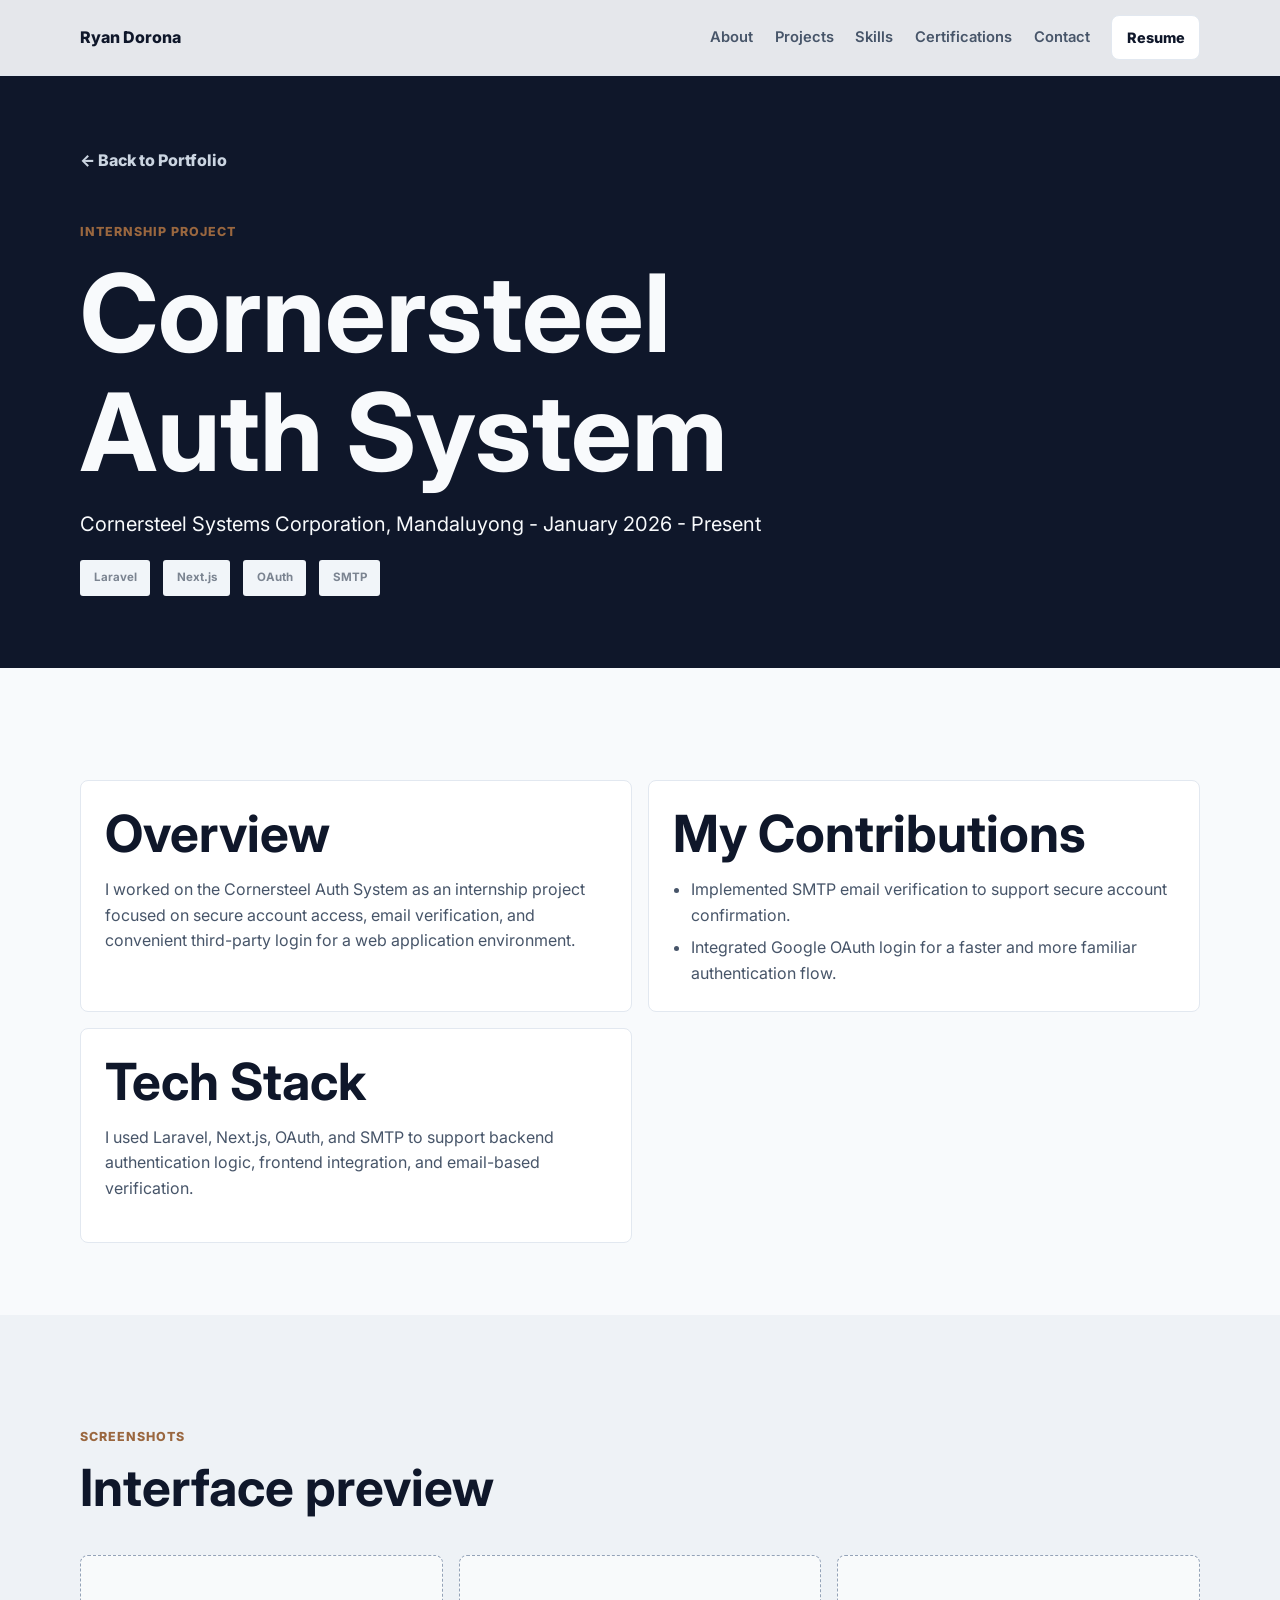
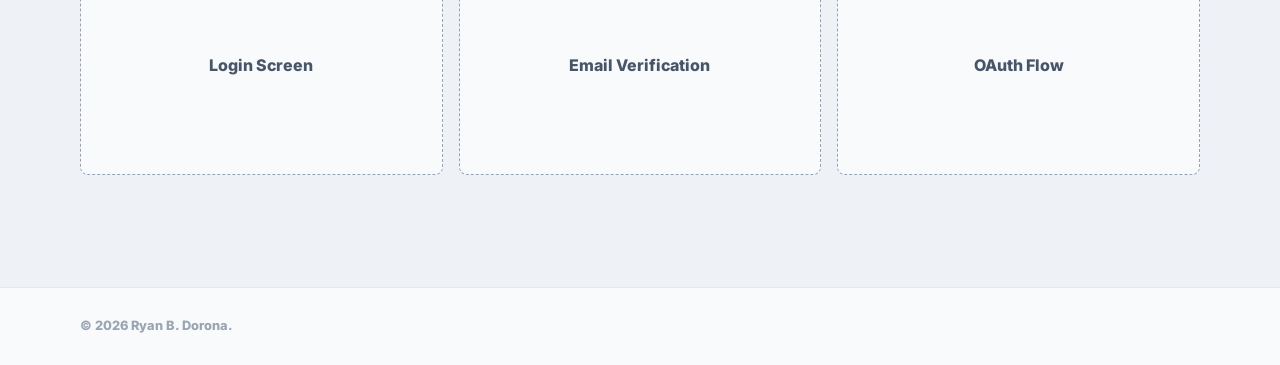
==== projects/cornersteel.html @ e6396a51 "Update portfolio" ====
<!DOCTYPE html>
<html lang="en">
<head>
  <meta charset="UTF-8">
  <meta name="viewport" content="width=device-width, initial-scale=1.0">
  <meta name="description" content="Cornersteel Auth System project details by Ryan B. Dorona.">
  <title>Cornersteel Auth System | Ryan B. Dorona</title>
  <link rel="preconnect" href="https://fonts.googleapis.com">
  <link rel="preconnect" href="https://fonts.gstatic.com" crossorigin>
  <link href="https://fonts.googleapis.com/css2?family=Inter:wght@400;500;600;700;800&display=swap" rel="stylesheet">
  <link rel="stylesheet" href="../assets/css/style.css">
</head>
<body>
  <header class="site-header">
    <nav class="navbar container" aria-label="Primary navigation">
      <a class="brand" href="../index.html">Ryan Dorona</a>
      <button class="nav-toggle" type="button" aria-label="Open navigation menu" aria-expanded="false" aria-controls="primary-menu">
        <span></span><span></span><span></span>
      </button>
      <div class="nav-menu" id="primary-menu">
        <a class="nav-link" href="../index.html#about">About</a>
        <a class="nav-link" href="../index.html#projects">Projects</a>
        <a class="nav-link" href="../index.html#skills">Skills</a>
        <a class="nav-link" href="../index.html#certifications">Certifications</a>
        <a class="nav-link" href="../index.html#contact">Contact</a>
        <a class="btn btn-small btn-outline" href="#">Resume</a>
      </div>
    </nav>
  </header>

  <main>
    <section class="project-hero section">
      <div class="container">
        <a class="back-link" href="../index.html">&larr; Back to Portfolio</a>
        <p class="eyebrow">Internship Project</p>
        <h1>Cornersteel Auth System</h1>
        <p class="project-lead">Cornersteel Systems Corporation, Mandaluyong - January 2026 - Present</p>
        <div class="tag-list tag-list-large"><span>Laravel</span><span>Next.js</span><span>OAuth</span><span>SMTP</span></div>
      </div>
    </section>

    <section class="section project-content">
      <div class="container detail-grid">
        <article class="detail-block">
          <h2>Overview</h2>
          <p>I worked on the Cornersteel Auth System as an internship project focused on secure account access, email verification, and convenient third-party login for a web application environment.</p>
        </article>
        <article class="detail-block">
          <h2>My Contributions</h2>
          <ul>
            <li>Implemented SMTP email verification to support secure account confirmation.</li>
            <li>Integrated Google OAuth login for a faster and more familiar authentication flow.</li>
          </ul>
        </article>
        <article class="detail-block">
          <h2>Tech Stack</h2>
          <p>I used Laravel, Next.js, OAuth, and SMTP to support backend authentication logic, frontend integration, and email-based verification.</p>
        </article>
      </div>
    </section>

    <section class="section section-muted">
      <div class="container">
        <div class="section-heading">
          <p class="eyebrow">Screenshots</p>
          <h2>Interface preview</h2>
        </div>
        <div class="screenshot-grid">
          <div class="screenshot-placeholder">Login Screen</div>
          <div class="screenshot-placeholder">Email Verification</div>
          <div class="screenshot-placeholder">OAuth Flow</div>
        </div>
      </div>
    </section>
  </main>

  <footer class="footer">
    <div class="container"><p>&copy; 2026 Ryan B. Dorona.</p></div>
  </footer>

  <script src="../assets/js/main.js"></script>
</body>
</html>
---- assets/css/style.css ----
:root {
  --navy: #0f172a;
  --navy-soft: #17233a;
  --off-white: #f8fafc;
  --surface: #ffffff;
  --slate: #475569;
  --slate-warm: #64748b;
  --line: #e2e8f0;
  --accent: #c08457;
  --accent-dark: #9a673f;
  --shadow: 0 24px 70px rgba(15, 23, 42, 0.12);
  --radius: 8px;
  --header-height: 76px;
}

/* Base layout and typography */
* {
  box-sizing: border-box;
}

html {
  scroll-behavior: smooth;
  scroll-padding-top: var(--header-height);
}

body {
  margin: 0;
  background: var(--off-white);
  color: var(--navy);
  font-family: "Inter", Arial, sans-serif;
  -webkit-font-smoothing: antialiased;
  line-height: 1.6;
  text-rendering: optimizeLegibility;
}

body.nav-open {
  overflow: hidden;
}

img,
svg {
  display: block;
}

a {
  color: inherit;
  text-decoration: none;
}

p,
h1,
h2,
h3 {
  margin-top: 0;
}

p {
  color: var(--slate);
  font-size: 1rem;
}

h1,
h2,
h3 {
  letter-spacing: 0;
  line-height: 1.1;
}

h1 {
  max-width: 760px;
  font-size: clamp(3rem, 9vw, 6.75rem);
  margin-bottom: 1rem;
}

h2 {
  max-width: 720px;
  font-size: clamp(2rem, 4vw, 3.5rem);
  margin-bottom: 1rem;
}

h3 {
  font-size: 1.25rem;
  margin-bottom: 0.75rem;
}

ul {
  margin: 0;
  padding-left: 1.1rem;
}

li + li {
  margin-top: 0.45rem;
}

.container {
  width: min(1120px, calc(100% - 40px));
  margin: 0 auto;
}

.section {
  padding: 112px 0;
}

.section-muted {
  background: #eef2f6;
}

/* Entrance animations */
.fade-in {
  opacity: 0;
  transform: translateY(20px);
  transition: opacity 520ms ease-out, transform 520ms ease-out;
  transition-delay: var(--animation-delay, 0ms);
}

.fade-in.is-visible {
  opacity: 1;
  transform: translateY(0);
}

@keyframes heroFocusIn {
  from {
    opacity: 0;
    transform: translateY(20px);
  }

  to {
    opacity: 1;
    transform: translateY(0);
  }
}

@media (prefers-reduced-motion: reduce) {
  html {
    scroll-behavior: auto;
  }

  *,
  *::before,
  *::after {
    transition-duration: 1ms !important;
    animation-duration: 1ms !important;
    animation-iteration-count: 1 !important;
  }

  .fade-in {
    opacity: 1;
    transform: none;
  }

  .hero .eyebrow,
  .hero h1,
  .hero .hero-tagline,
  .hero .hero-subtitle,
  .hero .cta-buttons,
  .hero .social-links {
    opacity: 1;
    transform: none;
    animation: none !important;
  }
}

/* Fixed navigation */
.site-header {
  position: fixed;
  z-index: 100;
  top: 0;
  right: 0;
  left: 0;
  height: var(--header-height);
  border-bottom: 1px solid rgba(226, 232, 240, 0.9);
  background: rgba(248, 250, 252, 0.92);
  backdrop-filter: blur(16px);
}

.navbar {
  display: flex;
  align-items: center;
  justify-content: space-between;
  height: 100%;
}

.brand {
  font-size: 1rem;
  font-weight: 800;
}

.nav-menu {
  display: flex;
  align-items: center;
  gap: 1.35rem;
}

.nav-link {
  color: var(--slate);
  font-size: 0.92rem;
  font-weight: 600;
  transition: color 180ms ease;
}

.nav-link:hover,
.nav-link.active {
  color: var(--navy);
}

.nav-toggle {
  display: none;
  width: 42px;
  height: 42px;
  place-items: center;
  border: 1px solid var(--line);
  border-radius: var(--radius);
  background: var(--surface);
  cursor: pointer;
}

.nav-toggle span {
  display: block;
  width: 18px;
  height: 2px;
  margin: 3px auto;
  border-radius: 999px;
  background: var(--navy);
  transition: transform 180ms ease, opacity 180ms ease;
}

.nav-toggle.is-active span:nth-child(1) {
  transform: translateY(5px) rotate(45deg);
}

.nav-toggle.is-active span:nth-child(2) {
  opacity: 0;
}

.nav-toggle.is-active span:nth-child(3) {
  transform: translateY(-5px) rotate(-45deg);
}

.btn {
  display: inline-flex;
  align-items: center;
  justify-content: center;
  min-height: 46px;
  padding: 0.8rem 1.25rem;
  border: 1px solid transparent;
  border-radius: var(--radius);
  font-size: 0.9rem;
  font-weight: 800;
  transition: transform 180ms ease, border-color 180ms ease, background 180ms ease, color 180ms ease;
}

.btn:hover {
  transform: translateY(-2px);
}

.btn-primary {
  background: var(--navy);
  color: var(--off-white);
}

.btn-secondary,
.btn-outline {
  border-color: var(--line);
  background: var(--surface);
  color: var(--navy);
}

.btn-secondary:hover,
.btn-outline:hover {
  border-color: var(--navy);
}

.btn-small {
  min-height: 40px;
  padding: 0.6rem 0.9rem;
  font-size: 0.9rem;
}

/* Homepage sections */
.hero {
  min-height: 100vh;
  padding-top: var(--header-height);
  display: flex;
  align-items: center;
}

.hero .container {
  width: min(1120px, calc(100% - 160px));
}

.hero-grid {
  display: block;
  width: min(760px, 100%);
}

.hero .eyebrow {
  margin-bottom: 1.1rem;
  color: #a2adbd;
}

.hero .eyebrow,
.hero h1,
.hero .hero-tagline,
.hero .hero-subtitle,
.hero .cta-buttons,
.hero .social-links {
  opacity: 0;
  transform: translateY(20px);
  animation: heroFocusIn 560ms ease-out forwards;
}

.hero .eyebrow {
  animation-delay: 90ms;
}

.hero h1 {
  animation-delay: 210ms;
}

.hero .hero-tagline {
  animation-delay: 330ms;
}

.hero .hero-subtitle {
  animation-delay: 450ms;
}

.hero .cta-buttons {
  animation-delay: 570ms;
}

.hero .social-links {
  animation-delay: 690ms;
}

.hero h1 {
  max-width: 640px;
  margin-bottom: 0.6rem;
  font-size: clamp(2.25rem, 4.5vw, 3.4rem);
  font-weight: 800;
}

.hero-tagline {
  margin-bottom: 1.35rem;
  color: #596579;
  font-size: clamp(1.3rem, 2.6vw, 2rem);
  font-weight: 700;
}

.hero-subtitle {
  margin-bottom: 2rem;
  max-width: 620px;
  color: #697586;
  font-size: 1rem;
  font-weight: 600;
}

.hero .btn {
  min-height: 44px;
  min-width: 128px;
  font-size: 0.82rem;
}

.hero-actions,
.cta-buttons,
.social-links,
.tag-list,
.card-row,
.title-row {
  display: flex;
  align-items: center;
  gap: 0.8rem;
  flex-wrap: wrap;
}

.hero-actions {
  gap: 1.45rem;
}

.cta-buttons {
  gap: 0.75rem;
}

.social-links {
  position: relative;
  gap: 0.7rem;
  margin-top: 0;
  padding-left: 1.45rem;
}

.social-links::before {
  position: absolute;
  top: 50%;
  left: 0;
  width: 1px;
  height: 22px;
  background: var(--line);
  content: "";
  transform: translateY(-50%);
}

.social-links a {
  display: inline-grid;
  width: 22px;
  height: 22px;
  place-items: center;
  border: 0;
  border-radius: 0;
  background: transparent;
  color: #758195;
  transition: color 180ms ease, transform 180ms ease;
}

.social-links a:hover {
  transform: translateY(-2px);
  color: var(--navy);
}

.social-links svg {
  width: 18px;
  height: 18px;
  fill: currentColor;
}

.hero-panel,
.project-card,
.skill-column,
.cert-card,
.detail-block {
  border: 1px solid var(--line);
  border-radius: var(--radius);
  background: var(--surface);
}

.hero-panel {
  padding: 2rem;
  box-shadow: var(--shadow);
}

.hero-panel strong {
  display: block;
  margin: 0.5rem 0 0.75rem;
  font-size: 1.55rem;
  line-height: 1.2;
}

.panel-kicker,
.eyebrow,
.card-meta {
  color: var(--accent-dark);
  font-size: 0.78rem;
  font-weight: 800;
  letter-spacing: 0.08em;
  text-transform: uppercase;
}

.eyebrow-light {
  color: #e7c6aa;
}

.two-column {
  display: grid;
  grid-template-columns: minmax(0, 1fr) minmax(280px, 420px);
  gap: 4rem;
  align-items: center;
}

.image-placeholder {
  display: block;
  min-height: 460px;
  overflow: hidden;
  border: 1px solid var(--line);
  border-radius: var(--radius);
  background:
    linear-gradient(135deg, rgba(15, 23, 42, 0.04), rgba(192, 132, 87, 0.14)),
    var(--surface);
}

.image-placeholder img {
  width: 100%;
  height: 460px;
  object-fit: cover;
  object-position: center;
}

.section-heading {
  margin-bottom: 2.5rem;
}

.compact-heading {
  margin-bottom: 1.75rem;
}

.compact-heading h2 {
  font-size: clamp(1.75rem, 3vw, 2.25rem);
}

.skills-heading {
  margin-bottom: 2rem;
  text-align: center;
}

.skills-heading h2 {
  margin-right: auto;
  margin-bottom: 0.55rem;
  margin-left: auto;
  font-size: clamp(1.85rem, 3.4vw, 2.4rem);
}

.skills-heading p {
  margin-bottom: 0;
  color: #8a94a3;
  font-weight: 700;
}

.bento-grid {
  display: grid;
  grid-template-columns: minmax(0, 2.1fr) minmax(260px, 1fr);
  gap: 2rem;
}

.project-card {
  min-height: auto;
  padding: 2rem;
  transition: transform 180ms ease, box-shadow 180ms ease;
}

.project-card:hover {
  transform: translateY(-4px);
  box-shadow: var(--shadow);
}

.projects-heading {
  margin-bottom: 2rem;
}

.projects-heading h2 {
  font-size: clamp(2rem, 4vw, 3rem);
}

.project-card-featured {
  min-height: 480px;
}

.project-card-compact {
  min-height: 480px;
}

.project-card-wide {
  grid-column: 1 / -1;
  display: grid;
  grid-template-columns: minmax(0, 1fr) minmax(320px, 0.9fr);
  gap: 2rem;
  min-height: 360px;
}

.project-card h3 {
  margin-bottom: 1rem;
  font-size: clamp(1.25rem, 2vw, 1.5rem);
}

.project-card h3 a {
  transition: color 180ms ease;
}

.project-card h3 a:hover {
  color: var(--accent-dark);
}

.project-card p {
  max-width: 620px;
  margin-bottom: 1.5rem;
  font-weight: 600;
}

.project-card-top {
  display: flex;
  align-items: flex-start;
  justify-content: space-between;
  gap: 1rem;
  margin-bottom: 1.5rem;
}

.card-footer {
  display: flex;
  align-items: end;
  justify-content: space-between;
  gap: 1rem;
  flex-wrap: wrap;
  margin-top: 2rem;
}

.tag-list span,
.badge {
  display: inline-flex;
  align-items: center;
  min-height: 26px;
  padding: 0.3rem 0.65rem;
  border-radius: 3px;
  background: #f1f5f9;
  color: #7b8491;
  font-size: 0.72rem;
  font-weight: 700;
}

.tag-list-large span {
  min-height: 36px;
  padding: 0.45rem 0.85rem;
}

.badge {
  background: #edf1f5;
  color: #7b8491;
}

.project-visual {
  position: relative;
  overflow: hidden;
  border-radius: 4px;
  background: #0f172a;
}

.project-visual-dashboard {
  height: 240px;
  margin-top: 2rem;
  background:
    linear-gradient(90deg, rgba(248, 250, 252, 0.96), rgba(248, 250, 252, 0.1) 22%, rgba(15, 23, 42, 0.25)),
    linear-gradient(135deg, #0e7490, #67e8f9);
}

.project-visual-dashboard::before {
  position: absolute;
  inset: 24px 42px 24px 145px;
  border: 1px solid rgba(248, 250, 252, 0.35);
  background:
    linear-gradient(90deg, rgba(248, 250, 252, 0.28) 0 28%, transparent 28% 35%, rgba(248, 250, 252, 0.2) 35% 100%),
    repeating-linear-gradient(0deg, rgba(248, 250, 252, 0.22) 0 2px, transparent 2px 26px);
  content: "";
  transform: skewX(-9deg);
}

.visual-screen {
  position: absolute;
  right: 52px;
  bottom: 42px;
  display: flex;
  align-items: end;
  gap: 10px;
}

.visual-screen span {
  display: block;
  width: 18px;
  border-radius: 999px 999px 0 0;
  background: rgba(248, 250, 252, 0.55);
}

.visual-screen span:nth-child(1) {
  height: 46px;
}

.visual-screen span:nth-child(2) {
  height: 76px;
}

.visual-screen span:nth-child(3) {
  height: 58px;
}

.project-visual-code {
  height: 148px;
  margin: 2.5rem 0 1rem;
  padding: 1.2rem;
  background:
    radial-gradient(circle at 82% 32%, rgba(255, 255, 255, 0.75), transparent 12%),
    linear-gradient(135deg, #111827, #334155);
}

.project-visual-code span {
  display: block;
  height: 8px;
  margin-bottom: 0.75rem;
  border-radius: 999px;
  background: rgba(125, 211, 252, 0.72);
}

.project-visual-code span:nth-child(1) {
  width: 72%;
}

.project-visual-code span:nth-child(2) {
  width: 52%;
  background: rgba(251, 191, 36, 0.72);
}

.project-visual-code span:nth-child(3) {
  width: 84%;
}

.project-visual-code span:nth-child(4) {
  width: 46%;
  background: rgba(167, 139, 250, 0.72);
}

.project-visual-network {
  min-height: 300px;
  background:
    radial-gradient(circle at 18% 55%, rgba(255, 255, 255, 0.75), transparent 1.3%),
    radial-gradient(circle at 38% 48%, rgba(255, 255, 255, 0.75), transparent 1.1%),
    radial-gradient(circle at 62% 58%, rgba(255, 255, 255, 0.75), transparent 1.3%),
    radial-gradient(circle at 79% 42%, rgba(255, 255, 255, 0.75), transparent 1.1%),
    linear-gradient(180deg, #111, #020202);
}

.project-visual-network::before,
.project-visual-network::after {
  position: absolute;
  right: -30%;
  left: -30%;
  height: 1px;
  background: rgba(248, 250, 252, 0.35);
  box-shadow:
    0 22px 0 rgba(248, 250, 252, 0.22),
    0 44px 0 rgba(248, 250, 252, 0.18),
    0 66px 0 rgba(248, 250, 252, 0.14);
  content: "";
  transform: rotate(-10deg);
}

.project-visual-network::before {
  top: 46%;
}

.project-visual-network::after {
  top: 58%;
  transform: rotate(12deg);
}

.text-link,
.back-link {
  color: var(--navy);
  font-weight: 800;
}

.text-link:hover,
.back-link:hover {
  color: var(--accent-dark);
}

/* Skills, certifications, and project detail layouts */
.skills-grid {
  display: grid;
  grid-template-columns: repeat(4, minmax(0, 1fr));
  gap: 2.5rem;
}

.skill-column,
.cert-card,
.detail-block {
  padding: 1.5rem;
}

.skill-column ul {
  color: var(--slate);
}

.skill-column {
  border: 0;
  background: transparent;
  padding: 0;
}

.skill-column h3 {
  display: flex;
  align-items: center;
  gap: 0.45rem;
  margin-bottom: 0.8rem;
  font-size: 1.05rem;
}

.skill-column h3 svg {
  width: 18px;
  height: 18px;
  flex: 0 0 auto;
  fill: currentColor;
}

.skill-column li {
  color: #64748b;
  font-size: 0.92rem;
  font-weight: 700;
}

.cert-grid,
.detail-grid,
.screenshot-grid,
.contact-grid {
  display: grid;
  grid-template-columns: repeat(2, minmax(0, 1fr));
  gap: 1rem;
}

.cert-grid {
  grid-template-columns: 1fr;
  gap: 1rem;
}

.cert-card {
  display: flex;
  align-items: center;
  gap: 1.25rem;
  min-height: 112px;
  padding: 1.65rem 1.85rem;
  box-shadow: 0 1px 2px rgba(15, 23, 42, 0.03);
}

.cert-card h3 {
  margin-bottom: 0.2rem;
  font-size: 1rem;
}

.cert-card p {
  margin-bottom: 0;
  font-size: 0.9rem;
  font-weight: 600;
}

.cert-icon {
  display: grid;
  flex: 0 0 auto;
  width: 52px;
  height: 52px;
  place-items: center;
  border-radius: 4px;
  background: #edf0f3;
  color: var(--navy);
}

.cert-icon svg {
  width: 22px;
  height: 22px;
  fill: currentColor;
}

.project-hero {
  padding-top: calc(var(--header-height) + 72px);
  padding-bottom: 72px;
  background: var(--navy);
  color: var(--off-white);
}

.project-hero h1,
.project-hero .project-lead,
.project-hero .back-link {
  color: var(--off-white);
}

.project-hero .project-lead {
  max-width: 760px;
  font-size: 1.25rem;
}

.project-hero .back-link {
  display: inline-block;
  margin-bottom: 3rem;
  color: #cbd5e1;
}

.project-content {
  padding-bottom: 72px;
}

.detail-block:nth-child(odd) {
  grid-column: span 1;
}

.detail-block ul {
  color: var(--slate);
}

.screenshot-grid {
  grid-template-columns: repeat(3, minmax(0, 1fr));
}

.screenshot-placeholder {
  display: grid;
  min-height: 220px;
  place-items: center;
  border: 1px dashed #94a3b8;
  border-radius: var(--radius);
  background: rgba(255, 255, 255, 0.58);
  color: var(--slate);
  font-weight: 800;
}

.project-note {
  margin-top: 1.5rem;
  color: var(--navy);
  font-weight: 700;
}

.contact-section {
  padding: 108px 0;
  background: #030303;
  color: var(--off-white);
}

.contact-section h2 {
  max-width: 520px;
  margin-bottom: 1.6rem;
  color: var(--off-white);
  font-size: clamp(2.3rem, 5vw, 4rem);
}

.contact-copy p {
  max-width: 440px;
  margin-bottom: 0;
  color: #8b8f98;
  font-size: 1rem;
  font-weight: 600;
}

.contact-grid {
  grid-template-columns: minmax(0, 1.1fr) minmax(280px, 0.9fr);
  gap: 3rem;
}

.contact-list {
  display: grid;
  gap: 1.1rem;
  align-content: center;
  padding-left: 2.5rem;
  border-left: 1px solid rgba(248, 250, 252, 0.15);
}

.contact-list span {
  display: block;
  margin-bottom: 0.2rem;
  color: #555b66;
  font-size: 0.76rem;
  font-weight: 800;
  letter-spacing: 0.08em;
  text-transform: uppercase;
}

.contact-list a {
  color: var(--off-white);
  font-size: 1.2rem;
  font-weight: 800;
  transition: color 180ms ease;
}

.contact-list a:hover {
  color: #cbd5e1;
}

.footer {
  padding: 1.75rem 0;
  border-top: 1px solid var(--line);
  background: var(--off-white);
}

.footer-grid {
  display: grid;
  grid-template-columns: 1fr auto 1fr;
  gap: 1rem;
  align-items: center;
}

.footer p {
  margin: 0;
  color: #9aa5b3;
  font-size: 0.8rem;
  font-weight: 800;
}

.footer p:last-child {
  justify-self: end;
}

.footer-name {
  letter-spacing: 0.18em;
  text-transform: uppercase;
}

.footer-links {
  display: flex;
  align-items: center;
  gap: 2rem;
}

.footer-links a {
  color: #7f8a99;
  font-size: 0.8rem;
  font-weight: 800;
  transition: color 180ms ease;
}

.footer-links a:hover {
  color: var(--navy);
}

@media (max-width: 900px) {
  .section {
    padding: 84px 0;
  }

  .hero {
    min-height: auto;
    padding-top: calc(var(--header-height) + 88px);
    padding-bottom: 96px;
  }

  .two-column,
  .bento-grid,
  .skills-grid,
  .cert-grid,
  .detail-grid,
  .screenshot-grid,
  .contact-grid {
    grid-template-columns: 1fr;
  }

  .project-card-featured,
  .project-card-compact {
    min-height: auto;
  }

  .project-card-wide {
    grid-template-columns: 1fr;
    min-height: auto;
  }

  .project-visual-network {
    min-height: 240px;
  }

  .image-placeholder {
    min-height: 360px;
  }

  .image-placeholder img {
    height: 360px;
  }

  .contact-list {
    padding-top: 2rem;
    padding-left: 0;
    border-top: 1px solid rgba(248, 250, 252, 0.15);
    border-left: 0;
  }

  .footer-grid {
    grid-template-columns: 1fr;
    gap: 0.9rem;
    text-align: center;
  }

  .footer p:last-child {
    justify-self: center;
  }

  .footer-links {
    justify-content: center;
  }
}

@media (max-width: 760px) {
  .container {
    width: min(100% - 28px, 1120px);
  }

  .hero .container {
    width: min(100% - 28px, 1120px);
  }

  .nav-toggle {
    display: block;
  }

  .nav-menu {
    position: fixed;
    top: var(--header-height);
    right: 14px;
    left: 14px;
    display: grid;
    gap: 0;
    padding: 0.75rem;
    border: 1px solid var(--line);
    border-radius: var(--radius);
    background: var(--surface);
    box-shadow: var(--shadow);
    opacity: 0;
    pointer-events: none;
    transform: translateY(-10px);
    transition: opacity 180ms ease, transform 180ms ease;
  }

  .nav-menu.is-open {
    opacity: 1;
    pointer-events: auto;
    transform: translateY(0);
  }

  .nav-link,
  .nav-menu .btn {
    justify-content: flex-start;
    width: 100%;
    padding: 0.85rem;
  }

  .hero-actions {
    align-items: flex-start;
    flex-direction: column;
    gap: 1rem;
  }

  .social-links {
    padding-left: 0;
  }

  .social-links::before {
    display: none;
  }

  .card-footer {
    align-items: start;
    flex-direction: column;
  }

  .cert-card {
    align-items: flex-start;
    padding: 1.25rem;
  }

  .contact-section {
    padding: 84px 0;
  }

  .contact-list a {
    font-size: 1rem;
  }
}

@media (max-width: 480px) {
  h1 {
    font-size: 3rem;
  }

  .hero-panel,
  .project-card,
  .skill-column,
  .cert-card,
  .detail-block {
    padding: 1.15rem;
  }

  .project-hero {
    padding-top: calc(var(--header-height) + 48px);
  }
}
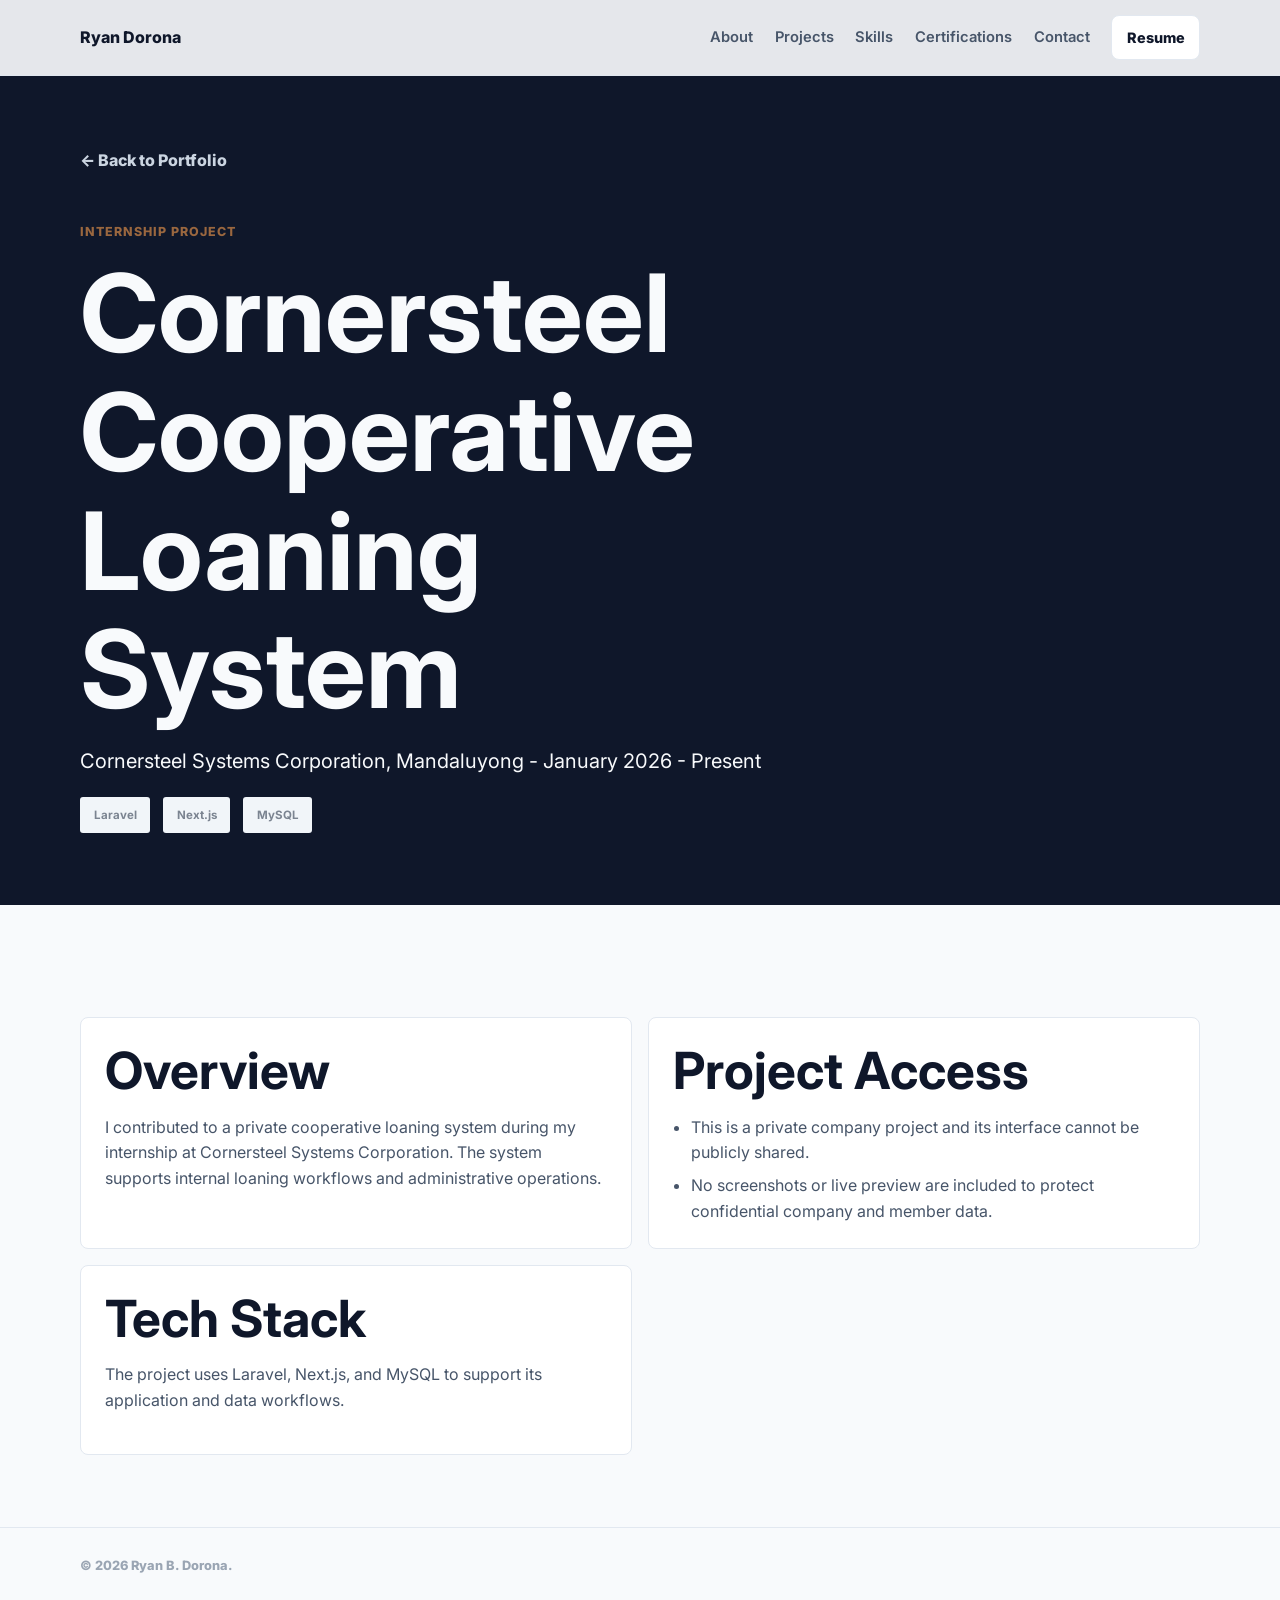
==== commit e4275305: "Update portfolio project cards and previews" ====
--- a/projects/cornersteel.html
+++ b/projects/cornersteel.html
@@ -3,8 +3,8 @@
 <head>
   <meta charset="UTF-8">
   <meta name="viewport" content="width=device-width, initial-scale=1.0">
-  <meta name="description" content="Cornersteel Auth System project details by Ryan B. Dorona.">
-  <title>Cornersteel Auth System | Ryan B. Dorona</title>
+  <meta name="description" content="Cornersteel Cooperative Loaning System project details by Ryan B. Dorona.">
+  <title>Cornersteel Cooperative Loaning System | Ryan B. Dorona</title>
   <link rel="preconnect" href="https://fonts.googleapis.com">
   <link rel="preconnect" href="https://fonts.gstatic.com" crossorigin>
   <link href="https://fonts.googleapis.com/css2?family=Inter:wght@400;500;600;700;800&display=swap" rel="stylesheet">
@@ -33,9 +33,9 @@
       <div class="container">
         <a class="back-link" href="../index.html">&larr; Back to Portfolio</a>
         <p class="eyebrow">Internship Project</p>
-        <h1>Cornersteel Auth System</h1>
+        <h1>Cornersteel Cooperative Loaning System</h1>
         <p class="project-lead">Cornersteel Systems Corporation, Mandaluyong - January 2026 - Present</p>
-        <div class="tag-list tag-list-large"><span>Laravel</span><span>Next.js</span><span>OAuth</span><span>SMTP</span></div>
+        <div class="tag-list tag-list-large"><span>Laravel</span><span>Next.js</span><span>MySQL</span></div>
       </div>
     </section>
 
@@ -43,35 +43,22 @@
       <div class="container detail-grid">
         <article class="detail-block">
           <h2>Overview</h2>
-          <p>I worked on the Cornersteel Auth System as an internship project focused on secure account access, email verification, and convenient third-party login for a web application environment.</p>
+          <p>I contributed to a private cooperative loaning system during my internship at Cornersteel Systems Corporation. The system supports internal loaning workflows and administrative operations.</p>
         </article>
         <article class="detail-block">
-          <h2>My Contributions</h2>
+          <h2>Project Access</h2>
           <ul>
-            <li>Implemented SMTP email verification to support secure account confirmation.</li>
-            <li>Integrated Google OAuth login for a faster and more familiar authentication flow.</li>
+            <li>This is a private company project and its interface cannot be publicly shared.</li>
+            <li>No screenshots or live preview are included to protect confidential company and member data.</li>
           </ul>
         </article>
         <article class="detail-block">
           <h2>Tech Stack</h2>
-          <p>I used Laravel, Next.js, OAuth, and SMTP to support backend authentication logic, frontend integration, and email-based verification.</p>
+          <p>The project uses Laravel, Next.js, and MySQL to support its application and data workflows.</p>
         </article>
       </div>
     </section>
 
-    <section class="section section-muted">
-      <div class="container">
-        <div class="section-heading">
-          <p class="eyebrow">Screenshots</p>
-          <h2>Interface preview</h2>
-        </div>
-        <div class="screenshot-grid">
-          <div class="screenshot-placeholder">Login Screen</div>
-          <div class="screenshot-placeholder">Email Verification</div>
-          <div class="screenshot-placeholder">OAuth Flow</div>
-        </div>
-      </div>
-    </section>
   </main>
 
   <footer class="footer">
--- a/assets/css/style.css
+++ b/assets/css/style.css
@@ -554,6 +554,34 @@
   min-height: 360px;
 }
 
+.project-card-wide.project-card-yunhaverse {
+  grid-template-columns: minmax(0, 0.8fr) minmax(420px, 1.2fr);
+  min-height: 430px;
+}
+
+.project-card-yunhaverse .project-carousel {
+  height: 100%;
+  min-height: 360px;
+  margin-top: 0;
+}
+
+.project-card-private {
+  grid-template-columns: minmax(0, 1fr);
+  min-height: 290px;
+}
+
+.project-card-compact.project-card-private {
+  display: flex;
+  flex-direction: column;
+  min-height: 480px;
+}
+
+.project-card-compact.project-card-private .project-card-top {
+  align-items: flex-start;
+  flex-direction: column;
+  gap: 0.7rem;
+}
+
 .project-card h3 {
   margin-bottom: 1rem;
   font-size: clamp(1.25rem, 2vw, 1.5rem);
@@ -727,6 +755,118 @@
   transform: rotate(-10deg);
 }
 
+.project-carousel {
+  position: relative;
+  height: 240px;
+  margin-top: 2rem;
+  overflow: hidden;
+  border-radius: 4px;
+  background: #e2e8f0;
+}
+
+.project-carousel-image {
+  position: absolute;
+  inset: 0;
+  width: 100%;
+  height: 100%;
+  object-fit: cover;
+  opacity: 0;
+  transition: opacity 260ms ease;
+}
+
+.project-carousel-image.is-active {
+  opacity: 1;
+}
+
+.carousel-controls {
+  position: absolute;
+  right: 0.8rem;
+  bottom: 0.8rem;
+  display: flex;
+  align-items: center;
+  gap: 0.4rem;
+}
+
+.carousel-control {
+  display: inline-grid;
+  width: 38px;
+  height: 38px;
+  place-items: center;
+  padding: 0;
+  min-height: 36px;
+  border: 1px solid rgba(255, 255, 255, 0.45);
+  border-radius: 50%;
+  background: rgba(15, 23, 42, 0.9);
+  color: var(--off-white);
+  font: inherit;
+  font-size: 1.1rem;
+  font-weight: 800;
+  cursor: pointer;
+  transition: background 180ms ease, transform 180ms ease;
+}
+
+.carousel-control:hover,
+.carousel-control:focus-visible {
+  background: var(--navy);
+  transform: translateY(-2px);
+}
+
+.carousel-pagination {
+  position: absolute;
+  bottom: 1rem;
+  left: 1rem;
+  display: flex;
+  gap: 0.4rem;
+}
+
+.carousel-dot {
+  width: 8px;
+  height: 8px;
+  padding: 0;
+  border: 0;
+  border-radius: 999px;
+  background: rgba(248, 250, 252, 0.55);
+  cursor: pointer;
+  transition: width 180ms ease, background 180ms ease;
+}
+
+.carousel-dot.is-active {
+  width: 22px;
+  background: var(--surface);
+}
+
+.project-carousel-detail {
+  height: min(62vw, 620px);
+  max-height: 620px;
+  margin-top: 0;
+}
+
+.private-project-note {
+  margin-bottom: 0;
+  color: var(--slate-warm);
+  font-size: 0.9rem;
+  font-weight: 700;
+}
+
+.private-project-status {
+  display: grid;
+  gap: 0.75rem;
+  margin-top: 1.5rem;
+  padding: 1.25rem;
+  border: 1px solid var(--line);
+  border-radius: 4px;
+  background: #f8fafc;
+}
+
+.private-project-status span {
+  font-size: 1.15rem;
+}
+
+.private-project-status p {
+  margin: 0;
+  font-size: 0.88rem;
+}
+
 .project-visual-network::before {
   top: 46%;
 }
@@ -1029,6 +1169,16 @@
   .project-card-wide {
     grid-template-columns: 1fr;
     min-height: auto;
+  }
+
+  .project-card-wide.project-card-yunhaverse {
+    min-height: auto;
+  }
+
+  .project-card-yunhaverse .project-carousel {
+    order: -1;
+    height: 240px;
+    min-height: 240px;
   }
 
   .project-visual-network {
